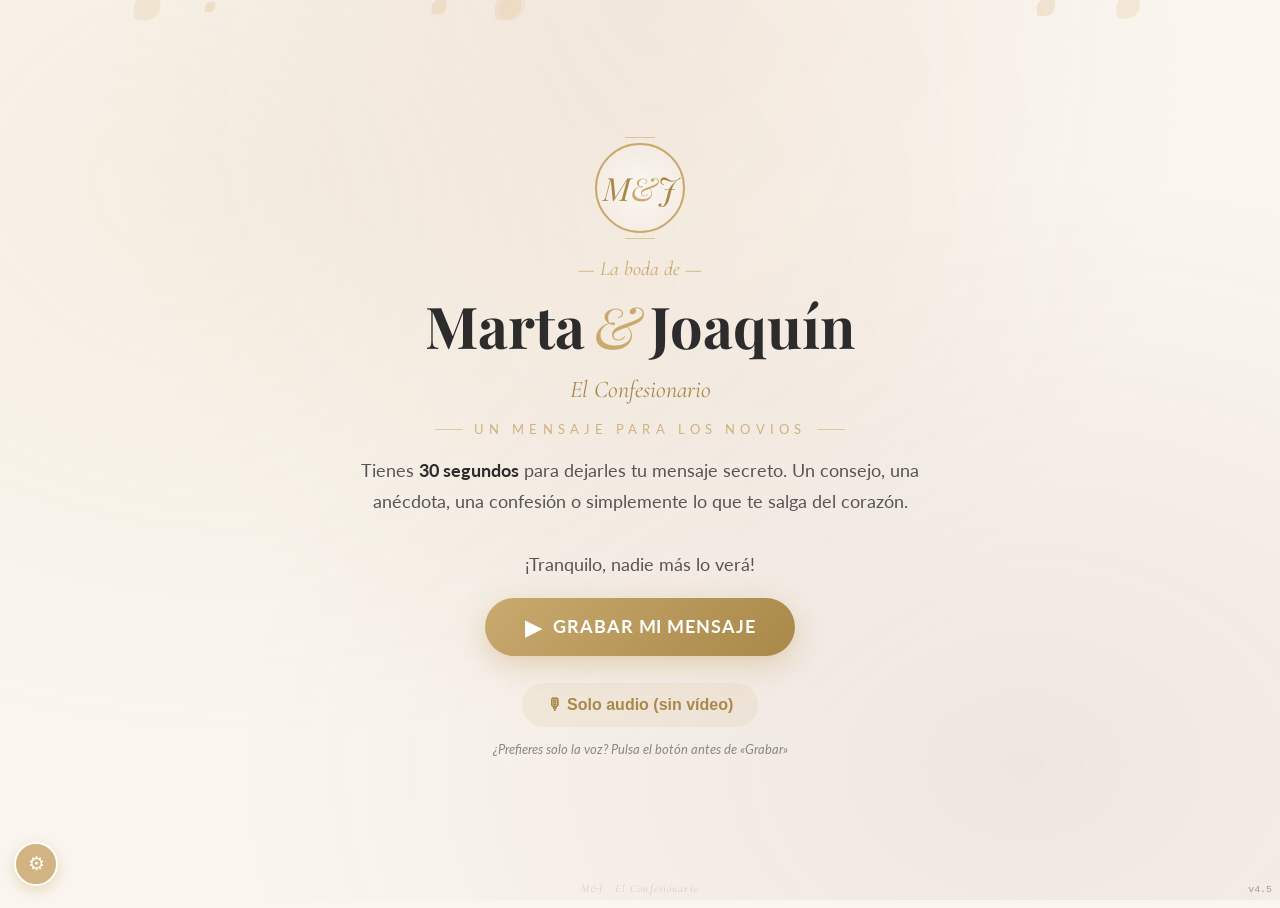
==== index.html @ 7ad333f0 "v1.5" ====
<!DOCTYPE html>
<!-- Confesionario M&J · v4.5 -->
<html lang="es">
<head>
<meta charset="UTF-8">
<meta name="viewport" content="width=device-width, initial-scale=1.0, user-scalable=no, viewport-fit=cover">
<title>El Confesionario · Marta & Joaquín</title>
<link rel="manifest" href="manifest.json">
<link rel="stylesheet" href="styles.css">
<meta name="theme-color" content="#2c2c2c">
<meta name="mobile-web-app-capable" content="yes">
<meta name="apple-mobile-web-app-capable" content="yes">
<meta name="apple-mobile-web-app-status-bar-style" content="black-translucent">
<meta name="apple-mobile-web-app-title" content="Confesionario M&J">
<link rel="apple-touch-icon" href="appletouchicon.png">
<meta name="description" content="El Confesionario de la boda de Marta & Joaquín.">
</head>
<body>

<div class="bg-layer" id="bg-layer" aria-hidden="true"></div>
<div class="kiosk-badge" id="kiosk-badge">Modo Kiosco</div>

<section class="screen active" id="welcome" aria-label="Bienvenida">
  <div class="monogram">M<span style="color:var(--gold);">&</span>J</div>
  <p class="welcome-kicker">— La boda de —</p>
  <h1 class="welcome-title">Marta<span class="amp">&</span>Joaquín</h1>
  <p class="welcome-sub">El Confesionario</p>
  <div class="divider-sm">Un mensaje para los novios</div>
  <p class="welcome-text">
    Tienes <strong><span id="wl-duration">30</span> segundos</strong> para dejarles
    tu mensaje secreto. Un consejo, una anécdota, una confesión
    o simplemente lo que te salga del corazón.
    <br><br>
    ¡Tranquilo, nadie más lo verá!
  </p>
  <div class="name-wrap hidden" id="name-wrap">
    <span class="name-label">¿Cómo te llamas? (opcional)</span>
    <input type="text" class="name-input" id="guest-name" placeholder="Tu nombre…" maxlength="40" autocomplete="off">
  </div>
  <button class="btn btn-primary" onclick="beginFlow()"><span style="font-size:1.3rem">▶</span> Grabar mi mensaje</button>
  <div class="btn-row" style="margin-top:0.6rem;">
    <button class="audio-toggle" id="audio-only-toggle" onclick="toggleAudioOnly()" aria-pressed="false" style="padding:0.75rem 1.5rem;font-size:1rem;">🎙 Solo audio (sin vídeo)</button>
  </div>
  <p class="audio-hint">¿Prefieres solo la voz? Pulsa el botón antes de «Grabar»</p>
</section>

<section class="screen" id="permission" aria-label="Permisos">
  <div class="perm-icon">🎥</div>
  <h2 class="perm-title">Necesitamos tu cámara y micrófono</h2>
  <p class="perm-text">Para que puedas grabar tu mensaje, el navegador te pedirá permiso para usar la cámara y el micrófono. ¡Prometemos que solo lo usamos aquí!</p>
  <div class="error-banner hidden" id="perm-error"></div>
  <div class="btn-row">
    <button class="btn btn-primary" onclick="requestPermissionAndContinue()">Continuar</button>
    <button class="btn btn-ghost" onclick="goScreen('welcome')">Volver</button>
  </div>
</section>

<section class="screen" id="prompt" aria-label="Sugerencias">
  <p class="welcome-kicker">Una sugerencia, por si la quieres…</p>
  <div class="prompt-card">
    <div class="prompt-text" id="prompt-text">…</div>
    <div class="prompt-nav">
      <span class="prompt-dot on"></span><span class="prompt-dot"></span>
      <span class="prompt-dot"></span><span class="prompt-dot"></span>
    </div>
  </div>
  <button class="btn btn-outline" onclick="nextPrompt()" style="margin-top:0.2rem;">↻ Otra sugerencia</button>
  <div class="heart-divider">
    <span class="heart-divider-line"></span>
    <span class="heart-divider-text">o</span>
    <span class="heart-divider-line"></span>
  </div>
  <button class="btn btn-heart" onclick="startCountdown()">
    <span style="font-size:1.3rem;">❤</span>
    Habla desde el corazón
  </button>
  <p class="heart-subhint">Cuéntales lo que te salga, sin guiones</p>
</section>

<section class="screen" id="countdown" aria-label="Cuenta atrás">
  <div class="count-ring-wrap">
    <div class="count-ring"></div>
    <div class="count-ring-active"></div>
    <div class="countdown-number" id="countdown-num">3</div>
  </div>
  <p class="countdown-label" id="countdown-label">Prepárate…</p>
</section>

<section class="screen" id="recording" aria-label="Grabación">
  <div class="video-container">
    <video id="preview-video" autoplay playsinline muted></video>
    <div class="audio-visualizer" id="audio-visualizer">
      <div class="av-circle">🎙<div class="av-pulse" id="av-pulse"></div></div>
      <div class="av-text">Estamos escuchando…</div>
    </div>
    <div class="recording-overlay">
      <div class="recording-top">
        <div class="rec-indicator"><div class="rec-dot"></div>REC</div>
        <div id="audio-mode-indicator" class="audio-mode-pill hidden">🎙 Solo audio</div>
        <div class="timer-display" id="timer">0:30</div>
      </div>
      <div class="recording-bottom" id="recording-bottom" onclick="stopRecording(event)" ontouchend="stopRecording(event)" style="cursor:pointer;">
        <div class="progress-bar-container"><div class="progress-bar" id="progress-bar"></div></div>
        <p class="recording-hint">Toca aquí para <b style="color:white;font-style:normal;">Terminar</b></p>
        <button type="button" class="btn btn-stop" id="btn-stop" onclick="stopRecording(event)">■&nbsp; Terminar</button>
        <p class="recording-hint" style="font-size:0.78rem;opacity:0.6;margin-top:0.3rem;">(o toca cualquier parte de esta zona)</p>
      </div>
      <div id="recording-log" class="recording-log"></div>
    </div>
    <div class="mic-meter" id="mic-meter" aria-hidden="true"><div class="mic-meter-fill" id="mic-meter-fill" style="height:0%"></div></div>
  </div>
</section>

<section class="screen" id="preview-screen" aria-label="Vista previa">
  <div class="preview-container">
    <div id="preview-video-container" style="width:100%;height:100%;display:flex;align-items:center;justify-content:center;">
      <video id="playback-video" controls playsinline></video>
    </div>
    <div id="preview-audio-container" class="preview-audio-container hidden">
      <div class="pa-icon">🎙</div>
      <div class="pa-hint">Tu mensaje de audio</div>
      <audio id="playback-audio" controls></audio>
    </div>
    <div class="preview-overlay">
      <div class="preview-top"><div class="preview-pill">Vista previa · ¿todo bien?</div></div>
      <div class="preview-bottom">
        <p class="recording-hint">Si te gusta, pulsa «Guardar». Si no, repite la grabación</p>
        <div class="btn-row">
          <button class="btn btn-outline" onclick="rerecord()">↻ Repetir</button>
          <button class="btn btn-primary" onclick="confirmSave()">✓ Guardar</button>
        </div>
      </div>
    </div>
  </div>
</section>

<section class="screen" id="saving" aria-label="Guardando">
  <div class="saving-spinner"></div>
  <div class="saving-text" id="saving-text">Procesando tu mensaje…</div>
  <p class="saving-sub" id="saving-sub">Un momento, estamos guardándolo con cariño.</p>
  <div class="saving-progress"><div class="saving-progress-fill" id="saving-progress-fill"></div></div>
</section>

<section class="screen" id="done" aria-label="Guardado">
  <div class="done-decor-top">✦ &nbsp; ✧ &nbsp; ✦</div>
  <div class="done-heart-wrap">
    <div class="done-heart-ring"></div>
    <div class="done-heart-ring-2"></div>
    <div class="done-heart">❤</div>
    <div class="done-heart-sparkle done-heart-sparkle-1">✦</div>
    <div class="done-heart-sparkle done-heart-sparkle-2">✧</div>
    <div class="done-heart-sparkle done-heart-sparkle-3">✦</div>
  </div>
  <h2 class="done-title">Tu mensaje ya forma parte<br>de nuestra historia</h2>
  <p class="done-subtitle" id="done-subtitle">¡Gracias de corazón!</p>
  <div class="done-ornament">
    <span class="done-line"></span>
    <span class="done-diamond">◆</span>
    <span class="done-line"></span>
  </div>
  <p class="done-secret" id="done-secret">Tu secreto viaja ahora con nosotros…<br>y llegará a Marta y Joaquín<br>en el momento más especial.</p>
  <div class="done-seal">
    <div class="done-seal-inner">
      <div class="done-seal-mono" id="done-monogram">M<span class="seal-amp">&</span>J</div>
    </div>
    <div class="done-signature-date" id="done-signature-date"></div>
  </div>
  <div class="btn-row">
    <button class="btn btn-primary" onclick="resetToWelcome()">Siguiente invitado →</button>
  </div>
  <div class="done-auto-wrap">
    <div class="done-auto-ring" id="done-auto-ring"></div>
    <p class="done-auto" id="done-auto"></p>
  </div>
  <p class="done-counter" id="msg-counter" style="display:none;"></p>
</section>

<section class="screen" id="gallery" aria-label="Galería">
  <div class="gallery-header">
    <div>
      <div class="gallery-title">Confesiones guardadas</div>
      <small id="gallery-sub">Solo los novios deberían ver esto</small>
    </div>
    <button class="icon-btn" onclick="closeGallery()" aria-label="Cerrar">✕</button>
  </div>
  <div class="gallery-toolbar">
    <button class="tool-btn primary" onclick="exportAllZip()" id="export-zip-btn">⬇ Exportar todo (ZIP)</button>
    <button class="tool-btn" onclick="toggleSelectMode()" id="select-toggle">Seleccionar</button>
    <button class="tool-btn" onclick="downloadSelected()" id="dl-selected" disabled>⬇ Descargar</button>
    <button class="tool-btn danger" onclick="deleteSelected()" id="del-selected" disabled>🗑 Borrar</button>
    <button class="tool-btn danger" onclick="clearAll()">⚠ Borrar todo</button>
  </div>
  <div class="gallery-list" id="gallery-list"></div>
</section>

<div class="player-modal" id="player-modal">
  <div class="player-top">
    <div class="player-title" id="player-title">—</div>
    <button class="icon-btn" onclick="closePlayer()" aria-label="Cerrar">✕</button>
  </div>
  <div class="player-body" id="player-body"></div>
  <div class="player-actions">
    <button class="btn btn-outline" onclick="downloadCurrentPlaying()">⬇ Descargar</button>
    <button class="btn btn-wine" onclick="deleteCurrentPlaying()">🗑 Borrar</button>
  </div>
</div>

<button class="settings-btn" id="settings-toggle" onclick="settingsTap()" aria-label="Ajustes">⚙</button>

<div class="overlay" id="pin-overlay" aria-label="Introducir PIN">
  <div class="card pin-wrap">
    <h3>🔒 PIN de ajustes</h3>
    <p style="color:#666;font-size:0.9rem;margin-bottom:0.4rem;">Introduce el código de 4 dígitos para acceder a los ajustes.</p>
    <div class="pin-display" id="pin-display">
      <div class="pin-dot"></div><div class="pin-dot"></div>
      <div class="pin-dot"></div><div class="pin-dot"></div>
    </div>
    <div class="pin-pad" id="pin-pad">
      <button class="pin-key" data-k="1">1</button>
      <button class="pin-key" data-k="2">2</button>
      <button class="pin-key" data-k="3">3</button>
      <button class="pin-key" data-k="4">4</button>
      <button class="pin-key" data-k="5">5</button>
      <button class="pin-key" data-k="6">6</button>
      <button class="pin-key" data-k="7">7</button>
      <button class="pin-key" data-k="8">8</button>
      <button class="pin-key" data-k="9">9</button>
      <button class="pin-key fn" data-k="cancel">✕</button>
      <button class="pin-key" data-k="0">0</button>
      <button class="pin-key fn" data-k="back">←</button>
    </div>
  </div>
</div>

<div class="overlay" id="settings-panel" aria-label="Ajustes">
  <div class="card">
    <h3>⚙ Ajustes</h3>
    <h4>Grabación</h4>
    <div class="setting-row"><label>Duración máxima <span class="hint">Entre 10 y 120 segundos</span></label><input type="number" id="setting-duration" value="30" min="10" max="120"></div>
    <div class="setting-row"><label>Cámara por defecto</label><select id="setting-camera"><option value="user">Frontal</option><option value="environment">Trasera</option></select></div>
    <div class="setting-row"><label>Efecto espejo (frontal) <span class="hint">Voltea la vista previa durante la grabación</span></label><label class="switch"><input type="checkbox" id="setting-mirror" checked><span class="slider"></span></label></div>
    <div class="setting-row"><label>Convertir a MP4 <span class="hint">Desactiva si notas lentitud</span></label><label class="switch"><input type="checkbox" id="setting-mp4" checked><span class="slider"></span></label></div>
    <h4>Flujo del invitado</h4>
    <div class="setting-row"><label>Mostrar sugerencia <span class="hint">Pregunta guiada antes de grabar</span></label><label class="switch"><input type="checkbox" id="setting-prompt" checked><span class="slider"></span></label></div>
    <div class="setting-row"><label>Preguntar nombre <span class="hint">Campo opcional en la bienvenida</span></label><label class="switch"><input type="checkbox" id="setting-askname"><span class="slider"></span></label></div>
    <div class="setting-row"><label>Vista previa antes de guardar <span class="hint">Mostrar la grabación para aprobar o repetir</span></label><label class="switch"><input type="checkbox" id="setting-preview"><span class="slider"></span></label></div>
    <h4>Tras guardar</h4>
    <div class="setting-row"><label>Volver al inicio automáticamente <span class="hint">Tras guardar, volver solo a la bienvenida</span></label><label class="switch"><input type="checkbox" id="setting-autoreset" checked><span class="slider"></span></label></div>
    <div class="setting-row"><label>Segundos antes de volver <span class="hint">Entre 5 y 300</span></label><input type="number" id="setting-autoresetsecs" value="15" min="5" max="300"></div>
    <h4>El día de la boda</h4>
    <div class="setting-row"><label>Modo kiosco <span class="hint">Bloquea salida del navegador y reinicia si hay inactividad. Actívalo solo el día del evento.</span></label><label class="switch"><input type="checkbox" id="setting-kiosk"><span class="slider"></span></label></div>
    <div class="setting-row"><label>Guardar en galería de la tablet <span class="hint">Auto-descarga a carpeta Descargas (Android la indexa)</span></label><label class="switch"><input type="checkbox" id="setting-savegallery" checked><span class="slider"></span></label></div>
    <div class="setting-row"><label>PIN de ajustes <span class="hint">4 dígitos · por defecto 2004</span></label><input type="text" id="setting-pin" maxlength="4" pattern="[0-9]*" inputmode="numeric" style="letter-spacing:0.4em;"></div>
    <h4>Personalización</h4>
    <div class="setting-row"><label>Nombres de los novios</label><input type="text" id="setting-names" maxlength="60" style="width:180px;"></div>
    <h4>Gestión</h4>
    <div class="setting-row"><label>Mensajes guardados</label><span id="setting-count" style="font-weight:700;color:var(--gold-dark);">0</span></div>
    <div class="setting-row"><label>Ver galería de mensajes</label><button class="tool-btn primary" onclick="closeSettings(); openGallery();">🎞 Abrir</button></div>
    <button class="card-close" onclick="saveAndClose()">Guardar y cerrar</button>
  </div>
</div>

<div class="watermark">M&J · El Confesionario</div>
<div class="toast" id="toast"></div>
<div class="version-tag">v4.5</div>

<script src="app.js"></script>
</body>
</html>
---- styles.css ----
@import url('https://fonts.googleapis.com/css2?family=Playfair+Display:ital,wght@0,400;0,600;0,700;1,400;1,600&family=Cormorant+Garamond:ital,wght@0,400;0,500;1,400&family=Lato:wght@300;400;700&display=swap');

* { margin: 0; padding: 0; box-sizing: border-box; }

:root {
  --gold: #c9a96e; --gold-light: #e8d5a8; --gold-dark: #a88949;
  --cream: #faf6ef; --cream-2: #f3ecdf;
  --dark: #2c2c2c; --blush: #f0e0d6; --blush-2: #e9cbb9;
  --wine: #722f37; --wine-light: #a0525b; --sage: #9fb39e;
  --radius: 18px; --radius-lg: 28px;
  --shadow-soft: 0 6px 24px rgba(44,44,44,0.08);
  --shadow-mid: 0 14px 40px rgba(44,44,44,0.18);
  --shadow-deep: 0 20px 60px rgba(0,0,0,0.3);
  --safe-top: env(safe-area-inset-top);
  --safe-bot: env(safe-area-inset-bottom);
}

html, body { height: 100%; }
body {
  font-family: 'Lato', sans-serif; background: var(--cream); color: var(--dark);
  height: 100dvh; width: 100vw; overflow: hidden;
  touch-action: manipulation;
  -webkit-user-select: none; user-select: none;
  -webkit-tap-highlight-color: transparent;
  overscroll-behavior: none;
}
input, textarea { -webkit-user-select: text; user-select: text; }

.bg-layer { position: fixed; inset: 0; z-index: 0; pointer-events: none; overflow: hidden; }
.bg-layer::before {
  content: ''; position: absolute; inset: 0;
  background:
    radial-gradient(ellipse at 20% 20%, rgba(201,169,110,0.10) 0%, transparent 55%),
    radial-gradient(ellipse at 80% 85%, rgba(114,47,55,0.08) 0%, transparent 55%),
    radial-gradient(ellipse at 50% 0%, rgba(240,224,214,0.55) 0%, transparent 60%);
}
.petal {
  position: absolute; width: 14px; height: 14px;
  border-radius: 55% 20% 55% 20%;
  background: linear-gradient(135deg, var(--blush-2), var(--gold-light));
  opacity: 0.45; animation: float linear infinite; filter: blur(0.3px);
}
@keyframes float {
  0%{transform:translateY(-20vh) translateX(0) rotate(0deg);opacity:0}
  10%{opacity:0.45}
  50%{transform:translateY(55vh) translateX(25px) rotate(180deg)}
  100%{transform:translateY(115vh) translateX(-20px) rotate(360deg);opacity:0}
}

/* === PANTALLAS ===
   FIX CRÍTICO: Las pantallas inactivas usan visibility:hidden para
   evitar que capturen clicks accidentalmente. Sin esto, elementos
   como .recording-bottom o #btn-stop::before capturaban taps de
   otras pantallas y los botones parecían tener un "cuadrado" donde
   no respondían.
*/
.screen {
  position: absolute; inset: 0;
  display: flex; flex-direction: column; align-items: center; justify-content: center;
  padding: calc(2rem + var(--safe-top)) 1.5rem calc(2rem + var(--safe-bot));
  z-index: 1; opacity: 0; pointer-events: none;
  visibility: hidden;
  transition: opacity 0.45s ease, transform 0.45s ease, visibility 0s linear 0.45s;
  transform: translateY(8px);
}
.screen.active {
  opacity: 1; pointer-events: auto; transform: translateY(0);
  visibility: visible;
  transition: opacity 0.45s ease, transform 0.45s ease, visibility 0s linear 0s;
}

#welcome { gap: 1.1rem; text-align: center; }
.monogram {
  width: 90px; height: 90px; border-radius: 50%;
  border: 2px solid var(--gold);
  display: flex; align-items: center; justify-content: center;
  font-family: 'Playfair Display', serif; font-size: 2rem;
  color: var(--gold-dark); font-style: italic;
  position: relative; margin-bottom: 0.4rem;
  background: radial-gradient(circle, rgba(255,255,255,0.6), transparent);
}
.monogram::before, .monogram::after {
  content: ''; position: absolute; left: 50%; transform: translateX(-50%);
  width: 30px; height: 1px; background: var(--gold); opacity: 0.6;
}
.monogram::before { top: -8px; } .monogram::after { bottom: -8px; }
.divider-sm {
  display: flex; align-items: center; gap: 0.7rem;
  color: var(--gold); font-size: 0.8rem;
  letter-spacing: 0.4em; text-transform: uppercase; opacity: 0.85;
}
.divider-sm::before, .divider-sm::after { content: ''; width: 28px; height: 1px; background: var(--gold); opacity: 0.6; }
.welcome-kicker {
  font-family: 'Cormorant Garamond', serif; font-style: italic;
  color: var(--gold); font-size: clamp(1rem, 2.2vw, 1.25rem);
  margin-bottom: -0.3rem;
}
.welcome-title {
  font-family: 'Playfair Display', serif;
  font-size: clamp(2.4rem, 7vw, 3.6rem);
  font-weight: 700; color: var(--dark); line-height: 1.1;
}
.welcome-title .amp { color: var(--gold); font-weight: 400; font-style: italic; margin: 0 0.15em; }
.welcome-sub {
  font-family: 'Cormorant Garamond', serif; font-style: italic;
  font-size: clamp(1.1rem, 2.6vw, 1.5rem); color: var(--gold-dark);
}
.welcome-text {
  font-size: clamp(1rem, 2vw, 1.15rem); line-height: 1.7;
  color: #555; max-width: 560px; margin: 0 auto;
}
.welcome-text strong { color: var(--dark); font-weight: 700; }

.btn {
  display: inline-flex; align-items: center; justify-content: center;
  gap: 0.75rem; padding: 1rem 2.5rem; border: none; border-radius: 50px;
  font-family: 'Lato', sans-serif; font-size: 1.1rem; font-weight: 700;
  letter-spacing: 0.05em; text-transform: uppercase; cursor: pointer;
  transition: transform 0.2s, box-shadow 0.3s, background 0.3s;
  -webkit-tap-highlight-color: transparent; min-height: 54px;
}
.btn:active { transform: scale(0.97); }
.btn-primary {
  background: linear-gradient(135deg, var(--gold), var(--gold-dark));
  color: white; box-shadow: 0 8px 28px rgba(201,169,110,0.45);
}
.btn-primary:active { box-shadow: 0 3px 14px rgba(201,169,110,0.35); }
.btn-stop {
  background: linear-gradient(135deg, var(--wine), #5a242b); color: white;
  box-shadow: 0 8px 28px rgba(114,47,55,0.45);
  padding: 1.15rem 3rem; font-size: 1.2rem;
}
.btn-outline {
  background: rgba(255,255,255,0.4); color: var(--gold-dark);
  border: 1.5px solid var(--gold); backdrop-filter: blur(6px);
}
.btn-outline:active { background: var(--gold); color: white; }
.btn-ghost {
  background: transparent; color: #777;
  padding: 0.6rem 1.2rem; font-size: 0.9rem; letter-spacing: 0.04em; min-height: auto;
}
.btn-ghost:active { color: var(--dark); }
.btn-wine {
  background: linear-gradient(135deg, var(--wine-light), var(--wine));
  color: white; box-shadow: 0 6px 24px rgba(114,47,55,0.35);
}
.btn-row { display: flex; gap: 0.8rem; flex-wrap: wrap; justify-content: center; }

.audio-toggle {
  display: inline-flex; align-items: center; gap: 0.6rem;
  padding: 0.55rem 1.1rem; border-radius: 50px;
  background: rgba(201,169,110,0.12); color: var(--gold-dark);
  font-size: 0.9rem; font-weight: 600;
  cursor: pointer; border: 1px solid transparent; transition: all 0.25s;
}
.audio-toggle.active { background: var(--wine); color: white; border-color: var(--wine); }

.name-wrap {
  display: flex; flex-direction: column; gap: 0.3rem; align-items: center;
  width: 100%; max-width: 340px; margin-top: 0.2rem;
}
.name-label { font-size: 0.82rem; color: #999; letter-spacing: 0.1em; text-transform: uppercase; }
.name-input {
  font-family: 'Cormorant Garamond', serif; font-size: 1.3rem;
  text-align: center; border: none;
  border-bottom: 1.5px solid var(--gold-light);
  background: transparent; color: var(--dark);
  padding: 0.4rem 0.6rem; width: 100%; outline: none;
  transition: border-color 0.3s;
}
.name-input:focus { border-bottom-color: var(--gold); }
.name-input::placeholder { color: #c5c5c5; font-style: italic; }

#permission { gap: 1.3rem; text-align: center; }
.perm-icon {
  width: 92px; height: 92px; border-radius: 50%;
  background: linear-gradient(135deg, var(--gold-light), var(--blush));
  display: flex; align-items: center; justify-content: center;
  font-size: 2.4rem; box-shadow: var(--shadow-mid);
}
.perm-title { font-family: 'Playfair Display', serif; font-size: clamp(1.5rem, 4vw, 2rem); color: var(--dark); }
.perm-text { color: #555; line-height: 1.6; max-width: 440px; font-size: 1rem; }

#prompt { gap: 1rem; text-align: center; background: linear-gradient(160deg, var(--cream) 0%, var(--blush) 100%); }
.prompt-card {
  background: rgba(255,255,255,0.75); backdrop-filter: blur(10px);
  border: 1px solid var(--gold-light); border-radius: var(--radius-lg);
  padding: 1.6rem 1.4rem; max-width: 460px;
  box-shadow: var(--shadow-mid); position: relative;
}
.prompt-card::before {
  content: '\201C'; position: absolute; top: -18px; left: 18px;
  font-family: 'Playfair Display', serif; font-size: 4.2rem;
  color: var(--gold); line-height: 1; opacity: 0.6;
}
.prompt-text {
  font-family: 'Playfair Display', serif; font-style: italic;
  font-size: clamp(1.15rem, 3vw, 1.5rem);
  color: var(--dark); line-height: 1.4; min-height: 2.6em;
}
.prompt-nav { display: flex; justify-content: center; gap: 0.8rem; margin-top: 1rem; }
.prompt-dot { width: 7px; height: 7px; border-radius: 50%; background: var(--gold-light); transition: all 0.25s; }
.prompt-dot.on { background: var(--gold-dark); transform: scale(1.3); }

.heart-divider {
  display: flex; align-items: center; gap: 1rem;
  margin: 0.5rem 0; width: 100%; max-width: 340px;
  color: var(--gold-dark); opacity: 0.7;
}
.heart-divider-line { flex: 1; height: 1px; background: var(--gold); opacity: 0.5; }
.heart-divider-text {
  font-family: 'Cormorant Garamond', serif; font-style: italic;
  font-size: 1.05rem; letter-spacing: 0.1em;
}
.btn-heart {
  display: inline-flex; align-items: center; justify-content: center;
  gap: 0.7rem;
  padding: 1.2rem 2.8rem; min-height: 64px;
  border: none; border-radius: 50px;
  background: linear-gradient(135deg, #c94d63 0%, var(--wine) 100%);
  color: white;
  font-family: 'Playfair Display', serif;
  font-size: 1.3rem; font-weight: 600;
  letter-spacing: 0.02em;
  cursor: pointer;
  box-shadow: 0 12px 32px rgba(114,47,55,0.45), inset 0 1px 0 rgba(255,255,255,0.2);
  transition: transform 0.2s, box-shadow 0.3s;
  animation: heart-glow 2.4s ease-in-out infinite;
}
.btn-heart:active { transform: scale(0.97); box-shadow: 0 4px 14px rgba(114,47,55,0.35); }
@keyframes heart-glow {
  0%,100% { box-shadow: 0 12px 32px rgba(114,47,55,0.45), inset 0 1px 0 rgba(255,255,255,0.2); }
  50%     { box-shadow: 0 14px 42px rgba(201,77,99,0.55), inset 0 1px 0 rgba(255,255,255,0.3); }
}
.heart-subhint {
  font-family: 'Cormorant Garamond', serif; font-style: italic;
  color: #888; font-size: 0.95rem; margin-top: 0.4rem;
  text-align: center; max-width: 320px;
}

#countdown { background: rgba(26,26,26,0.97); }
.count-ring-wrap {
  position: relative; width: 280px; height: 280px;
  display: flex; align-items: center; justify-content: center;
}
.count-ring { position: absolute; inset: 0; border-radius: 50%; border: 2px solid rgba(201,169,110,0.25); }
.count-ring-active {
  position: absolute; inset: 0; border-radius: 50%;
  border: 3px solid var(--gold);
  animation: ring-pulse 1s ease-out infinite;
}
@keyframes ring-pulse {
  0%{transform:scale(0.85);opacity:0.8}
  100%{transform:scale(1.15);opacity:0}
}
.countdown-number {
  font-family: 'Playfair Display', serif;
  font-size: clamp(8rem, 25vw, 12rem); font-weight: 700;
  color: var(--gold);
  text-shadow: 0 0 60px rgba(201,169,110,0.4);
  animation: pulse-in 0.8s ease-out; line-height: 1;
}
.countdown-number.go { font-size: clamp(5rem, 15vw, 7rem); color: var(--wine-light); }
.countdown-label {
  font-family: 'Cormorant Garamond', serif; font-style: italic;
  font-size: 1.3rem; color: rgba(255,255,255,0.7);
  letter-spacing: 0.2em; text-transform: uppercase; margin-top: 1.5rem;
}
@keyframes pulse-in {
  0%{transform:scale(0.3);opacity:0}
  50%{transform:scale(1.15)}
  100%{transform:scale(1);opacity:1}
}

#recording { background: #0f0f0f; padding: 0; }
.video-container { position: relative; width: 100%; height: 100%; display: flex; align-items: center; justify-content: center; }
#preview-video { width: 100%; height: 100%; object-fit: cover; background: #0f0f0f; }
#preview-video.mirror { transform: scaleX(-1); }

.audio-visualizer {
  position: absolute; inset: 0; display: none;
  flex-direction: column; align-items: center; justify-content: center;
  background: linear-gradient(160deg, #1a1a1a 0%, #2c1e21 100%);
  color: white; gap: 1.5rem;
}
.audio-visualizer.show { display: flex; }
.av-circle {
  width: 200px; height: 200px; border-radius: 50%;
  background: radial-gradient(circle, var(--wine) 0%, rgba(114,47,55,0.2) 70%);
  display: flex; align-items: center; justify-content: center;
  font-size: 4rem; position: relative;
}
.av-pulse { position: absolute; inset: 0; border-radius: 50%; border: 2px solid var(--gold); opacity: 0; }
.av-text { font-family: 'Cormorant Garamond', serif; font-style: italic; font-size: 1.1rem; opacity: 0.8; letter-spacing: 0.1em; }

.recording-overlay {
  position: absolute; inset: 0;
  display: flex; flex-direction: column; justify-content: space-between;
  padding: calc(1.2rem + var(--safe-top)) 1.2rem calc(4rem + var(--safe-bot));
  pointer-events: none;
  background: linear-gradient(to bottom, rgba(0,0,0,0.55) 0%, transparent 22%, transparent 65%, rgba(0,0,0,0.75) 100%);
}
.recording-top { display: flex; justify-content: space-between; align-items: flex-start; gap: 0.8rem; }
.rec-indicator {
  display: flex; align-items: center; gap: 0.6rem;
  background: rgba(200,30,30,0.88);
  padding: 0.45rem 1.1rem; border-radius: 30px;
  color: white; font-weight: 700; font-size: 0.95rem;
  letter-spacing: 0.1em; backdrop-filter: blur(4px);
}
.rec-dot { width: 10px; height: 10px; border-radius: 50%; background: white; animation: blink 1s infinite; }
@keyframes blink { 0%,100%{opacity:1} 50%{opacity:0.2} }
.timer-display {
  font-family: 'Lato', sans-serif; font-size: 1.6rem; font-weight: 700;
  color: white; background: rgba(0,0,0,0.55);
  padding: 0.4rem 1.3rem; border-radius: 30px;
  letter-spacing: 0.1em; min-width: 95px; text-align: center;
  backdrop-filter: blur(4px);
}
.timer-display.warning { color: #ff6b6b; }
.mic-meter {
  position: absolute;
  top: calc(1.2rem + var(--safe-top) + 54px); right: 1.2rem;
  width: 6px; height: 70px;
  background: rgba(255,255,255,0.15); border-radius: 3px;
  overflow: hidden; display: flex; align-items: flex-end;
}
.mic-meter-fill {
  width: 100%;
  background: linear-gradient(0deg, var(--sage), var(--gold), var(--wine-light));
  transition: height 0.08s linear;
}
.progress-bar-container {
  width: 100%; height: 4px;
  background: rgba(255,255,255,0.25); border-radius: 3px;
  overflow: hidden; margin-top: 0.8rem;
}
.progress-bar {
  height: 100%; width: 0%;
  background: linear-gradient(90deg, var(--gold), var(--wine-light));
  border-radius: 3px; transition: width 0.3s linear;
}
.recording-bottom {
  display: flex; flex-direction: column; align-items: center; gap: 0.9rem;
  pointer-events: auto;
  min-height: 180px;
  padding-bottom: 0.4rem;
}
.recording-hint {
  color: rgba(255,255,255,0.85); font-size: 0.95rem; text-align: center;
  font-style: italic; font-family: 'Cormorant Garamond', serif;
}
#btn-stop {
  padding: 1.7rem 4.2rem; font-size: 1.3rem; min-height: 80px;
  box-shadow: 0 10px 35px rgba(114,47,55,0.6), 0 0 0 3px rgba(255,255,255,0.12);
  position: relative; z-index: 10;
}
#btn-stop::before {
  content: ''; position: absolute;
  top: -32px; left: -24px; right: -24px; bottom: -10px;
  pointer-events: auto;
}
#btn-stop:disabled { opacity: 0.6; }

.audio-mode-pill {
  background: rgba(114,47,55,0.92); color: white;
  padding: 0.4rem 1rem; border-radius: 30px;
  font-size: 0.82rem; font-weight: 700;
  letter-spacing: 0.1em; text-transform: uppercase;
  backdrop-filter: blur(4px);
}

#preview-screen { background: #0f0f0f; padding: 0; }
.preview-container { position: relative; width: 100%; height: 100%; display: flex; align-items: center; justify-content: center; }
#playback-video { width: 100%; height: 100%; object-fit: contain; background: #000; }
.preview-overlay {
  position: absolute; inset: 0; display: flex; flex-direction: column; justify-content: space-between;
  padding: calc(1rem + var(--safe-top)) 1rem calc(1.4rem + var(--safe-bot));
  pointer-events: none;
  background: linear-gradient(to bottom, rgba(0,0,0,0.4) 0%, transparent 18%, transparent 72%, rgba(0,0,0,0.75) 100%);
}
.preview-top { display: flex; justify-content: center; }
.preview-pill {
  background: rgba(201,169,110,0.9); color: white;
  padding: 0.4rem 1.1rem; border-radius: 30px;
  font-size: 0.9rem; font-weight: 700; letter-spacing: 0.08em;
  text-transform: uppercase; backdrop-filter: blur(4px);
}
.preview-bottom { display: flex; flex-direction: column; align-items: center; gap: 0.8rem; pointer-events: auto; }
.preview-audio-container {
  width: 100%; height: 100%; display: flex; flex-direction: column;
  align-items: center; justify-content: center; gap: 1.2rem;
  background: linear-gradient(160deg,#1a1a1a 0%,#2c1e21 100%); color: white;
}
.preview-audio-container .pa-icon { font-size: 4.5rem; }
.preview-audio-container .pa-hint {
  font-family: 'Cormorant Garamond', serif; font-style: italic;
  font-size: 1.1rem; opacity: 0.8;
}
#playback-audio { width: 85%; max-width: 420px; }

#saving { gap: 1.4rem; text-align: center; background: linear-gradient(135deg, var(--cream) 0%, var(--blush) 100%); }
.saving-spinner {
  width: 72px; height: 72px;
  border: 4px solid var(--gold-light);
  border-top-color: var(--gold-dark);
  border-radius: 50%; animation: spin 1s linear infinite;
}
@keyframes spin { to { transform: rotate(360deg); } }
.saving-text { font-family: 'Playfair Display', serif; font-size: 1.4rem; color: var(--dark); }
.saving-sub { color: #888; font-size: 0.95rem; max-width: 340px; }
.saving-progress {
  width: 80%; max-width: 300px; height: 6px;
  background: var(--gold-light); border-radius: 3px;
  overflow: hidden; margin-top: 0.5rem;
}
.saving-progress-fill {
  width: 0%; height: 100%;
  background: linear-gradient(90deg, var(--gold), var(--wine));
  transition: width 0.25s;
}

#done {
  text-align: center; gap: 0.7rem;
  background:
    radial-gradient(ellipse at top, rgba(232,213,168,0.55) 0%, transparent 60%),
    radial-gradient(ellipse at bottom, rgba(240,224,214,0.6) 0%, transparent 60%),
    linear-gradient(135deg, var(--cream) 0%, var(--blush) 55%, var(--cream-2) 100%);
  position: relative; overflow: hidden;
}
.done-decor-top {
  color: var(--gold); font-size: 1rem;
  letter-spacing: 1.2em; opacity: 0.55;
  animation: fadeInSoft 1s ease-out 0.4s both;
}
@keyframes fadeInSoft {
  from{opacity:0;transform:translateY(-8px)}
  to{opacity:0.55;transform:translateY(0)}
}
.done-heart-wrap {
  position: relative; width: 140px; height: 140px;
  display: flex; align-items: center; justify-content: center;
  margin-bottom: 0.1rem;
}
.done-heart-ring, .done-heart-ring-2 {
  position: absolute; inset: 10px; border-radius: 50%;
  border: 2px solid var(--wine-light); opacity: 0.35;
}
.done-heart-ring { animation: heart-ring-grow 2.2s ease-out infinite; }
.done-heart-ring-2 { animation: heart-ring-grow 2.2s ease-out 1.1s infinite; }
@keyframes heart-ring-grow {
  0%{transform:scale(0.75);opacity:0.55}
  100%{transform:scale(1.35);opacity:0}
}
.done-heart {
  position: relative; z-index: 2;
  font-size: 5rem; line-height: 1;
  color: transparent;
  background: radial-gradient(circle at 35% 35%, #ff9eb0 0%, #d1506b 55%, var(--wine) 100%);
  -webkit-background-clip: text; background-clip: text;
  filter: drop-shadow(0 8px 22px rgba(114,47,55,0.5));
  animation: heart-beat 1.6s ease-in-out infinite;
}
@keyframes heart-beat {
  0%,100%{transform:scale(1)}
  20%{transform:scale(1.12)}
  40%{transform:scale(1)}
  60%{transform:scale(1.08)}
}
.done-heart-sparkle {
  position: absolute; color: var(--gold);
  font-size: 1.1rem; opacity: 0;
  animation: sparkle-float 3s ease-in-out infinite;
}
.done-heart-sparkle-1 { top: 8%; right: 10%; animation-delay: 0s; }
.done-heart-sparkle-2 { bottom: 12%; left: 6%; animation-delay: 1s; font-size: 0.85rem; }
.done-heart-sparkle-3 { top: 45%; right: -4%; animation-delay: 2s; font-size: 0.95rem; }
@keyframes sparkle-float {
  0%,100%{opacity:0;transform:translateY(0) rotate(0deg)}
  30%{opacity:0.9}
  60%{opacity:0.9}
  100%{opacity:0;transform:translateY(-12px) rotate(90deg)}
}
.done-title {
  font-family: 'Playfair Display', serif;
  font-size: clamp(1.7rem, 4.5vw, 2.4rem);
  font-weight: 700; color: var(--dark); line-height: 1.2;
  margin-top: 0.3rem;
}
.done-subtitle {
  font-family: 'Cormorant Garamond', serif; font-style: italic;
  font-size: clamp(1.25rem, 3vw, 1.7rem);
  color: var(--gold-dark); margin-top: -0.3rem;
}
.done-ornament {
  display: flex; align-items: center; justify-content: center;
  gap: 0.9rem; margin: 0.35rem 0 0.1rem; opacity: 0.75;
}
.done-line { flex: 0 0 70px; height: 1px; background: var(--gold); }
.done-diamond { color: var(--gold); font-size: 0.75rem; }
.done-secret {
  font-family: 'Cormorant Garamond', serif; font-style: italic;
  font-size: clamp(1.1rem, 2.6vw, 1.4rem);
  color: var(--wine); max-width: 560px; line-height: 1.55;
  padding: 0.4rem 1.5rem;
}
.done-seal {
  display: flex; flex-direction: column; align-items: center;
  gap: 0.5rem; margin-top: 0.3rem;
}
.done-seal-inner {
  width: 72px; height: 72px; border-radius: 50%;
  background: radial-gradient(circle at 30% 30%, #8a3742 0%, var(--wine) 55%, #4a1e24 100%);
  display: flex; align-items: center; justify-content: center;
  box-shadow:
    inset 0 2px 6px rgba(255,255,255,0.15),
    inset 0 -2px 6px rgba(0,0,0,0.3),
    0 6px 18px rgba(74,30,36,0.4);
  position: relative;
  animation: seal-stamp 0.7s ease-out;
}
.done-seal-inner::before {
  content: ''; position: absolute; inset: 4px; border-radius: 50%;
  border: 1px dashed rgba(232,213,168,0.5);
}
@keyframes seal-stamp {
  0%{transform:scale(2);opacity:0}
  60%{transform:scale(0.95);opacity:1}
  100%{transform:scale(1);opacity:1}
}
.done-seal-mono {
  font-family: 'Playfair Display', serif; font-style: italic;
  font-size: 1.55rem; color: var(--gold-light);
  line-height: 1; letter-spacing: -0.02em;
  text-shadow: 0 1px 2px rgba(0,0,0,0.3);
}
.seal-amp { color: var(--gold); font-weight: 600; margin: 0 0.05em; }
.done-signature-date {
  font-family: 'Cormorant Garamond', serif; font-style: italic;
  font-size: 0.85rem; color: #a29887;
  letter-spacing: 0.18em; text-transform: uppercase;
}
.done-counter {
  font-size: 0.75rem; color: #b5ab99;
  margin-top: 0.4rem; letter-spacing: 0.04em;
  font-style: italic; font-family: 'Cormorant Garamond', serif;
}
.done-auto-wrap {
  margin-top: 0.5rem;
  display: flex; flex-direction: column; align-items: center; gap: 0.3rem;
}
.done-auto-ring {
  width: 28px; height: 28px; border-radius: 50%;
  border: 2px solid var(--gold-light);
  border-top-color: var(--gold);
  animation: spin 1.5s linear infinite;
  display: none;
}
.done-auto-ring.show { display: block; }
.done-auto { font-size: 0.78rem; color: #888; font-style: italic; }

.confetti {
  position: absolute; font-size: 1.3rem; opacity: 0;
  animation: falldown 2.6s ease-out forwards; pointer-events: none;
}
@keyframes falldown {
  0%{transform:translateY(-80px) rotate(0deg);opacity:0}
  10%{opacity:1}
  100%{transform:translateY(100vh) rotate(540deg);opacity:0}
}

#gallery { background: var(--cream-2); padding: 0; align-items: stretch; justify-content: flex-start; }
.gallery-header {
  background: linear-gradient(135deg, var(--dark), #3d2e2e); color: white;
  padding: calc(1rem + var(--safe-top)) 1.2rem 1rem;
  display: flex; align-items: center; justify-content: space-between;
  gap: 0.8rem; flex-shrink: 0;
}
.gallery-title { font-family: 'Playfair Display', serif; font-size: 1.3rem; font-weight: 700; }
.gallery-title small {
  display: block; font-size: 0.75rem; color: var(--gold-light);
  font-weight: 400; font-style: italic; font-family: 'Cormorant Garamond', serif;
}
.icon-btn {
  width: 42px; height: 42px; border-radius: 50%;
  border: none; background: rgba(255,255,255,0.12); color: white;
  font-size: 1.1rem; cursor: pointer;
  display: flex; align-items: center; justify-content: center;
  transition: background 0.2s;
}
.icon-btn:active { background: rgba(255,255,255,0.25); }
.gallery-toolbar {
  background: white; padding: 0.8rem 1rem;
  display: flex; gap: 0.5rem; overflow-x: auto;
  border-bottom: 1px solid #eee; flex-shrink: 0;
}
.gallery-toolbar::-webkit-scrollbar { display: none; }
.tool-btn {
  flex-shrink: 0; padding: 0.55rem 1.1rem; border-radius: 50px;
  border: 1px solid var(--gold-light); background: white;
  color: var(--gold-dark); font-size: 0.85rem; font-weight: 700;
  cursor: pointer; white-space: nowrap; transition: all 0.2s;
}
.tool-btn:active { background: var(--gold); color: white; }
.tool-btn.primary { background: var(--gold); color: white; border-color: var(--gold); }
.tool-btn.danger { border-color: #e6c2c2; color: var(--wine); }
.tool-btn.danger:active { background: var(--wine); color: white; }
.tool-btn:disabled { opacity: 0.4; pointer-events: none; }
.gallery-list {
  flex: 1; overflow-y: auto; padding: 1rem;
  display: grid;
  grid-template-columns: repeat(auto-fill, minmax(150px, 1fr));
  gap: 0.8rem; align-content: flex-start;
}
.gallery-empty {
  grid-column: 1 / -1; text-align: center; color: #888; padding: 3rem 1rem;
  font-family: 'Cormorant Garamond', serif; font-style: italic; font-size: 1.2rem;
}
.gcard {
  background: white; border-radius: var(--radius); overflow: hidden;
  box-shadow: var(--shadow-soft); position: relative; cursor: pointer;
  transition: transform 0.2s;
}
.gcard:active { transform: scale(0.97); }
.gcard-thumb { width: 100%; aspect-ratio: 3 / 4; background: #222; object-fit: cover; display: block; }
.gcard-audio {
  width: 100%; aspect-ratio: 3 / 4;
  background: linear-gradient(135deg, var(--wine) 0%, #3b1a1e 100%);
  display: flex; align-items: center; justify-content: center;
  color: var(--gold-light); font-size: 2.5rem;
}
.gcard-meta { padding: 0.55rem 0.7rem; font-size: 0.78rem; color: #555; line-height: 1.3; }
.gcard-meta b {
  display: block; color: var(--dark); font-size: 0.85rem; font-weight: 700;
  margin-bottom: 2px; white-space: nowrap; overflow: hidden; text-overflow: ellipsis;
}
.gcard-select {
  position: absolute; top: 6px; right: 6px;
  width: 24px; height: 24px; border-radius: 50%;
  background: rgba(255,255,255,0.85); border: 2px solid var(--gold);
  display: flex; align-items: center; justify-content: center;
  font-size: 0.8rem; color: var(--gold-dark); transition: all 0.2s;
}
.gcard.selected .gcard-select { background: var(--gold); color: white; }
.gcard.selected { outline: 3px solid var(--gold); outline-offset: -3px; }

.player-modal {
  position: fixed; inset: 0; background: rgba(0,0,0,0.9);
  z-index: 500; display: none; flex-direction: column;
  padding: calc(0.8rem + var(--safe-top)) 0.8rem calc(0.8rem + var(--safe-bot));
}
.player-modal.show { display: flex; }
.player-top { display: flex; justify-content: space-between; align-items: center; padding: 0.4rem 0.5rem 0.8rem; }
.player-title { color: white; font-family: 'Playfair Display', serif; font-size: 1rem; }
.player-body { flex: 1; display: flex; align-items: center; justify-content: center; overflow: hidden; }
.player-body video, .player-body audio { width: 100%; max-height: 100%; border-radius: 12px; background: black; }
.player-actions { display: flex; gap: 0.6rem; justify-content: center; padding-top: 0.8rem; flex-wrap: wrap; }

.settings-btn {
  position: fixed; bottom: calc(0.9rem + var(--safe-bot)); left: 0.9rem;
  z-index: 100;
  background: var(--gold); border: 2px solid white;
  border-radius: 50%; width: 44px; height: 44px;
  display: flex; align-items: center; justify-content: center;
  cursor: pointer; font-size: 1.2rem; color: white;
  opacity: 0.85;
  box-shadow: 0 4px 14px rgba(201,169,110,0.45);
  transition: opacity 0.3s, transform 0.3s;
}
.settings-btn:active { opacity: 1; transform: rotate(45deg); }
.settings-btn.hidden { display: none; }
.settings-btn.dark { background: rgba(255,255,255,0.15); color: white; border-color: rgba(255,255,255,0.3); }

.overlay {
  position: fixed; inset: 0; z-index: 400;
  background: rgba(0,0,0,0.72);
  display: none; align-items: center; justify-content: center; padding: 1rem;
}
.overlay.show { display: flex; }
.card {
  background: white; border-radius: var(--radius-lg);
  padding: 1.8rem 1.5rem; width: 100%; max-width: 460px;
  box-shadow: var(--shadow-deep);
  max-height: 90vh; overflow-y: auto;
}
.card h3 {
  font-family: 'Playfair Display', serif; font-size: 1.35rem;
  margin-bottom: 1.2rem; color: var(--dark);
  display: flex; align-items: center; gap: 0.5rem;
}
.card h4 {
  font-family: 'Playfair Display', serif; font-size: 0.95rem;
  color: var(--gold-dark); margin: 1.2rem 0 0.2rem;
  letter-spacing: 0.1em; text-transform: uppercase;
}
.setting-row {
  display: flex; justify-content: space-between; align-items: center;
  padding: 0.8rem 0; border-bottom: 1px solid #f0f0f0; gap: 0.8rem;
}
.setting-row:last-of-type { border-bottom: none; }
.setting-row label { font-size: 0.95rem; color: #555; flex: 1; min-width: 0; }
.setting-row .hint { display: block; font-size: 0.75rem; color: #aaa; margin-top: 2px; line-height: 1.3; }
.setting-row input[type=number], .setting-row select, .setting-row input[type=text] {
  font-family: 'Lato', sans-serif; font-size: 0.95rem;
  padding: 0.45rem 0.7rem; border: 1px solid #ddd; border-radius: 10px;
  width: 120px; text-align: center; background: white;
}
.switch { position: relative; width: 46px; height: 26px; flex-shrink: 0; }
.switch input { opacity: 0; width: 0; height: 0; }
.slider {
  position: absolute; cursor: pointer; inset: 0;
  background-color: #ddd; transition: 0.3s; border-radius: 34px;
}
.slider::before {
  position: absolute; content: ""; height: 20px; width: 20px;
  left: 3px; bottom: 3px; background-color: white;
  transition: 0.3s; border-radius: 50%;
  box-shadow: 0 1px 3px rgba(0,0,0,0.2);
}
.switch input:checked + .slider { background-color: var(--gold); }
.switch input:checked + .slider::before { transform: translateX(20px); }
.card-close {
  margin-top: 1.3rem; width: 100%; padding: 0.85rem;
  background: var(--gold); color: white; border: none;
  border-radius: 14px; font-size: 1rem; font-weight: 700;
  cursor: pointer; letter-spacing: 0.04em;
}

.pin-wrap { text-align: center; }
.pin-display { display: flex; justify-content: center; gap: 0.7rem; margin: 1rem 0 1.5rem; }
.pin-dot {
  width: 16px; height: 16px; border-radius: 50%;
  border: 2px solid var(--gold); background: transparent;
  transition: all 0.2s;
}
.pin-dot.filled { background: var(--gold); }
.pin-error .pin-dot { border-color: var(--wine); animation: shake 0.4s ease; }
@keyframes shake {
  0%,100%{transform:translateX(0)}
  25%{transform:translateX(-6px)}
  75%{transform:translateX(6px)}
}
.pin-pad { display: grid; grid-template-columns: repeat(3, 1fr); gap: 0.6rem; }
.pin-key {
  aspect-ratio: 1; max-height: 70px; border-radius: 50%;
  border: 1px solid #eee; background: white;
  font-family: 'Playfair Display', serif; font-size: 1.7rem;
  color: var(--dark); cursor: pointer; transition: all 0.15s;
}
.pin-key:active { background: var(--gold-light); transform: scale(0.95); }
.pin-key.fn { font-size: 1rem; font-family: 'Lato', sans-serif; color: var(--wine); font-weight: 700; }

.toast {
  position: fixed; left: 50%;
  bottom: calc(1.2rem + var(--safe-bot));
  transform: translateX(-50%) translateY(100px);
  background: var(--dark); color: white;
  padding: 0.8rem 1.3rem; border-radius: 30px;
  font-size: 0.9rem; box-shadow: var(--shadow-mid);
  z-index: 600; opacity: 0;
  transition: all 0.35s cubic-bezier(0.2,0.9,0.3,1.3);
  pointer-events: none; max-width: 90vw; text-align: center;
}
.toast.show { transform: translateX(-50%) translateY(0); opacity: 1; }
.toast.success { background: #2d6a4f; }
.toast.error { background: var(--wine); }

.watermark {
  position: fixed; bottom: calc(0.3rem + var(--safe-bot));
  left: 50%; transform: translateX(-50%);
  font-size: 0.7rem; color: rgba(0,0,0,0.15);
  z-index: 0; pointer-events: none;
  font-family: 'Cormorant Garamond', serif;
  font-style: italic; letter-spacing: 0.1em;
}
.kiosk-badge {
  position: fixed; top: calc(0.5rem + var(--safe-top)); left: 0.6rem;
  z-index: 90; background: rgba(201,169,110,0.9); color: white;
  font-size: 0.65rem; font-weight: 700; letter-spacing: 0.15em;
  padding: 0.25rem 0.6rem; border-radius: 20px;
  display: none; text-transform: uppercase; backdrop-filter: blur(4px);
}
.kiosk-badge.show { display: block; }
.hidden { display: none !important; }
.error-banner {
  background: var(--wine); color: white;
  padding: 0.9rem 1.1rem; border-radius: 12px;
  font-size: 0.92rem; text-align: center;
  max-width: 440px; line-height: 1.4;
}
.audio-hint {
  font-size: 0.8rem; color: #888; margin-top: -0.2rem;
  max-width: 360px; text-align: center; font-style: italic;
}
.recording-log {
  position: absolute;
  top: calc(1.2rem + var(--safe-top) + 140px); right: 0.6rem;
  max-width: 52vw; max-height: 120px; overflow: hidden;
  background: rgba(0,0,0,0.65); color: #6cffc6;
  font-family: ui-monospace, Menlo, Consolas, monospace;
  font-size: 0.65rem; line-height: 1.3;
  padding: 0.4rem 0.6rem; border-radius: 6px;
  pointer-events: none;
  display: none; z-index: 50;
  white-space: pre-wrap; word-break: break-word;
}
.recording-log.show { display: block; }
.version-tag {
  position: fixed; bottom: calc(0.3rem + var(--safe-bot));
  right: 0.5rem;
  font-size: 0.62rem; color: rgba(0,0,0,0.35);
  font-family: ui-monospace, Menlo, monospace;
  z-index: 95; pointer-events: none;
}
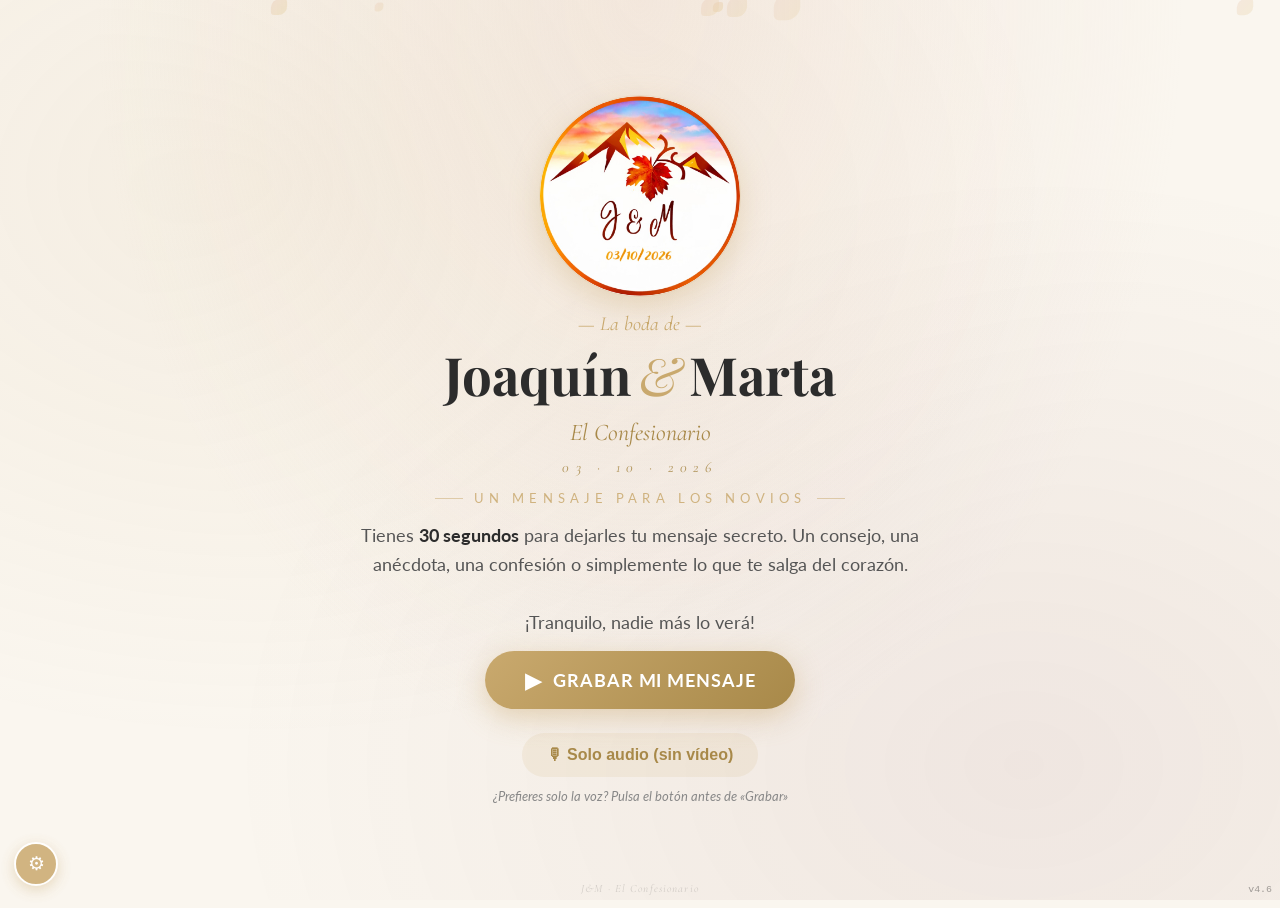
==== commit 34c39293: "logo añadido J&M" ====
--- a/index.html
+++ b/index.html
@@ -1,19 +1,19 @@
 <!DOCTYPE html>
-<!-- Confesionario M&J · v4.5 -->
+<!-- Confesionario J&M · v4.6 -->
 <html lang="es">
 <head>
 <meta charset="UTF-8">
 <meta name="viewport" content="width=device-width, initial-scale=1.0, user-scalable=no, viewport-fit=cover">
-<title>El Confesionario · Marta & Joaquín</title>
+<title>El Confesionario · Joaquín & Marta</title>
 <link rel="manifest" href="manifest.json">
 <link rel="stylesheet" href="styles.css">
 <meta name="theme-color" content="#2c2c2c">
 <meta name="mobile-web-app-capable" content="yes">
 <meta name="apple-mobile-web-app-capable" content="yes">
 <meta name="apple-mobile-web-app-status-bar-style" content="black-translucent">
-<meta name="apple-mobile-web-app-title" content="Confesionario M&J">
+<meta name="apple-mobile-web-app-title" content="Confesionario J&M">
 <link rel="apple-touch-icon" href="appletouchicon.png">
-<meta name="description" content="El Confesionario de la boda de Marta & Joaquín.">
+<meta name="description" content="El Confesionario de la boda de Joaquín & Marta.">
 </head>
 <body>
 
@@ -21,10 +21,11 @@
 <div class="kiosk-badge" id="kiosk-badge">Modo Kiosco</div>
 
 <section class="screen active" id="welcome" aria-label="Bienvenida">
-  <div class="monogram">M<span style="color:var(--gold);">&</span>J</div>
+  <img class="wedding-logo" id="wedding-logo" src="logobodaJyM.jpeg" alt="Boda Joaquín & Marta">
   <p class="welcome-kicker">— La boda de —</p>
-  <h1 class="welcome-title">Marta<span class="amp">&</span>Joaquín</h1>
+  <h1 class="welcome-title">Joaquín<span class="amp">&</span>Marta</h1>
   <p class="welcome-sub">El Confesionario</p>
+  <p class="welcome-date">03 · 10 · 2026</p>
   <div class="divider-sm">Un mensaje para los novios</div>
   <p class="welcome-text">
     Tienes <strong><span id="wl-duration">30</span> segundos</strong> para dejarles
@@ -158,10 +159,10 @@
     <span class="done-diamond">◆</span>
     <span class="done-line"></span>
   </div>
-  <p class="done-secret" id="done-secret">Tu secreto viaja ahora con nosotros…<br>y llegará a Marta y Joaquín<br>en el momento más especial.</p>
+  <p class="done-secret" id="done-secret">Tu secreto viaja ahora con nosotros…<br>y llegará a Joaquín y Marta<br>en el momento más especial.</p>
   <div class="done-seal">
     <div class="done-seal-inner">
-      <div class="done-seal-mono" id="done-monogram">M<span class="seal-amp">&</span>J</div>
+      <div class="done-seal-mono" id="done-monogram">J<span class="seal-amp">&</span>M</div>
     </div>
     <div class="done-signature-date" id="done-signature-date"></div>
   </div>
@@ -253,6 +254,8 @@
     <div class="setting-row"><label>PIN de ajustes <span class="hint">4 dígitos · por defecto 2004</span></label><input type="text" id="setting-pin" maxlength="4" pattern="[0-9]*" inputmode="numeric" style="letter-spacing:0.4em;"></div>
     <h4>Personalización</h4>
     <div class="setting-row"><label>Nombres de los novios</label><input type="text" id="setting-names" maxlength="60" style="width:180px;"></div>
+    <div class="setting-row"><label>Logo de la boda <span class="hint">Color, blanco y negro, o sin logo</span></label><select id="setting-logo"><option value="color">Color (otoñal)</option><option value="byn">Blanco y negro</option><option value="none">Sin logo</option></select></div>
+    <div class="setting-row"><label>Fecha de la boda <span class="hint">Se muestra bajo los nombres</span></label><input type="text" id="setting-date" maxlength="20" style="width:140px;" placeholder="03 · 10 · 2026"></div>
     <h4>Gestión</h4>
     <div class="setting-row"><label>Mensajes guardados</label><span id="setting-count" style="font-weight:700;color:var(--gold-dark);">0</span></div>
     <div class="setting-row"><label>Ver galería de mensajes</label><button class="tool-btn primary" onclick="closeSettings(); openGallery();">🎞 Abrir</button></div>
@@ -260,9 +263,9 @@
   </div>
 </div>
 
-<div class="watermark">M&J · El Confesionario</div>
+<div class="watermark">J&M · El Confesionario</div>
 <div class="toast" id="toast"></div>
-<div class="version-tag">v4.5</div>
+<div class="version-tag">v4.6</div>
 
 <script src="app.js"></script>
 </body>
--- a/styles.css
+++ b/styles.css
@@ -47,13 +47,7 @@
   100%{transform:translateY(115vh) translateX(-20px) rotate(360deg);opacity:0}
 }
 
-/* === PANTALLAS ===
-   FIX CRÍTICO: Las pantallas inactivas usan visibility:hidden para
-   evitar que capturen clicks accidentalmente. Sin esto, elementos
-   como .recording-bottom o #btn-stop::before capturaban taps de
-   otras pantallas y los botones parecían tener un "cuadrado" donde
-   no respondían.
-*/
+/* FIX: pantallas inactivas con visibility:hidden para no capturar clicks */
 .screen {
   position: absolute; inset: 0;
   display: flex; flex-direction: column; align-items: center; justify-content: center;
@@ -69,7 +63,32 @@
   transition: opacity 0.45s ease, transform 0.45s ease, visibility 0s linear 0s;
 }
 
-#welcome { gap: 1.1rem; text-align: center; }
+#welcome { gap: 0.9rem; text-align: center; }
+
+.wedding-logo {
+  width: clamp(140px, 32vw, 200px);
+  height: auto;
+  border-radius: 50%;
+  box-shadow: 0 10px 30px rgba(201,169,110,0.35), 0 0 0 1px rgba(201,169,110,0.15);
+  margin-bottom: 0.1rem;
+  animation: logoFadeIn 0.9s ease-out both;
+}
+.wedding-logo.hidden { display: none; }
+.wedding-logo.byn { filter: saturate(0) contrast(1.05); }
+@keyframes logoFadeIn {
+  from { opacity: 0; transform: scale(0.88); }
+  to   { opacity: 1; transform: scale(1); }
+}
+.welcome-date {
+  font-family: 'Cormorant Garamond', serif;
+  font-style: italic;
+  letter-spacing: 0.4em;
+  color: var(--gold-dark);
+  font-size: 0.95rem;
+  margin-top: -0.2rem;
+  opacity: 0.9;
+}
+
 .monogram {
   width: 90px; height: 90px; border-radius: 50%;
   border: 2px solid var(--gold);
@@ -97,7 +116,7 @@
 }
 .welcome-title {
   font-family: 'Playfair Display', serif;
-  font-size: clamp(2.4rem, 7vw, 3.6rem);
+  font-size: clamp(2.2rem, 6.5vw, 3.3rem);
   font-weight: 700; color: var(--dark); line-height: 1.1;
 }
 .welcome-title .amp { color: var(--gold); font-weight: 400; font-style: italic; margin: 0 0.15em; }
@@ -106,7 +125,7 @@
   font-size: clamp(1.1rem, 2.6vw, 1.5rem); color: var(--gold-dark);
 }
 .welcome-text {
-  font-size: clamp(1rem, 2vw, 1.15rem); line-height: 1.7;
+  font-size: clamp(0.95rem, 2vw, 1.1rem); line-height: 1.65;
   color: #555; max-width: 560px; margin: 0 auto;
 }
 .welcome-text strong { color: var(--dark); font-weight: 700; }
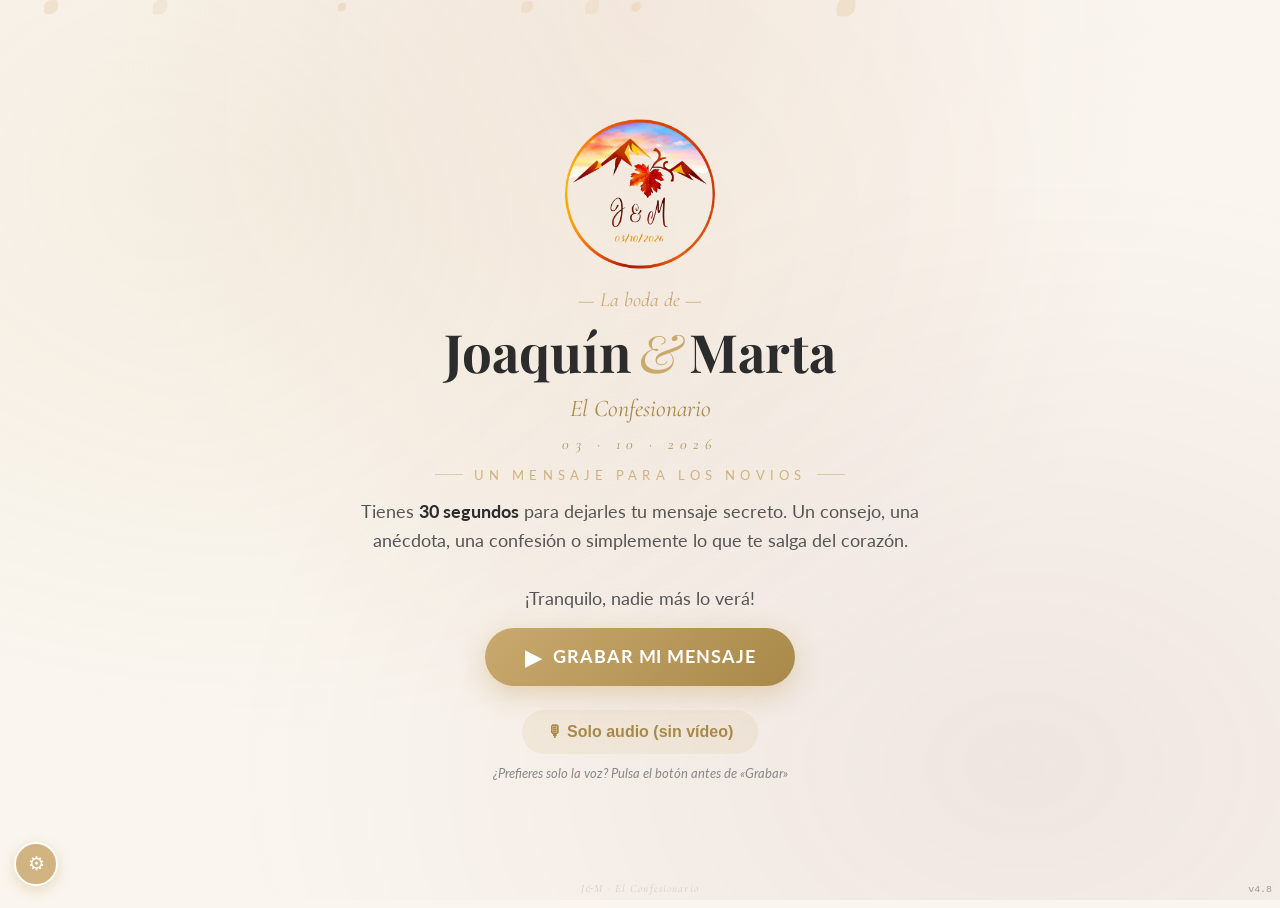
==== commit cf766b10: "Fondo J&M Sin blanco de fondo" ====
--- a/index.html
+++ b/index.html
@@ -21,7 +21,7 @@
 <div class="kiosk-badge" id="kiosk-badge">Modo Kiosco</div>
 
 <section class="screen active" id="welcome" aria-label="Bienvenida">
-  <img class="wedding-logo" id="wedding-logo" src="logobodaJyM.jpeg" alt="Boda Joaquín & Marta">
+  <img class="wedding-logo" id="wedding-logo" src="logobodaJyM-removebg-preview.png" alt="Boda Joaquín & Marta">
   <p class="welcome-kicker">— La boda de —</p>
   <h1 class="welcome-title">Joaquín<span class="amp">&</span>Marta</h1>
   <p class="welcome-sub">El Confesionario</p>
@@ -265,7 +265,7 @@
 
 <div class="watermark">J&M · El Confesionario</div>
 <div class="toast" id="toast"></div>
-<div class="version-tag">v4.6</div>
+<div class="version-tag">v4.8</div>
 
 <script src="app.js"></script>
 </body>
--- a/styles.css
+++ b/styles.css
@@ -47,7 +47,6 @@
   100%{transform:translateY(115vh) translateX(-20px) rotate(360deg);opacity:0}
 }
 
-/* FIX: pantallas inactivas con visibility:hidden para no capturar clicks */
 .screen {
   position: absolute; inset: 0;
   display: flex; flex-direction: column; align-items: center; justify-content: center;
@@ -66,11 +65,9 @@
 #welcome { gap: 0.9rem; text-align: center; }
 
 .wedding-logo {
-  width: clamp(140px, 32vw, 200px);
+  width: clamp(110px, 22vw, 150px);
   height: auto;
-  border-radius: 50%;
-  box-shadow: 0 10px 30px rgba(201,169,110,0.35), 0 0 0 1px rgba(201,169,110,0.15);
-  margin-bottom: 0.1rem;
+  margin-bottom: 0.3rem;
   animation: logoFadeIn 0.9s ease-out both;
 }
 .wedding-logo.hidden { display: none; }
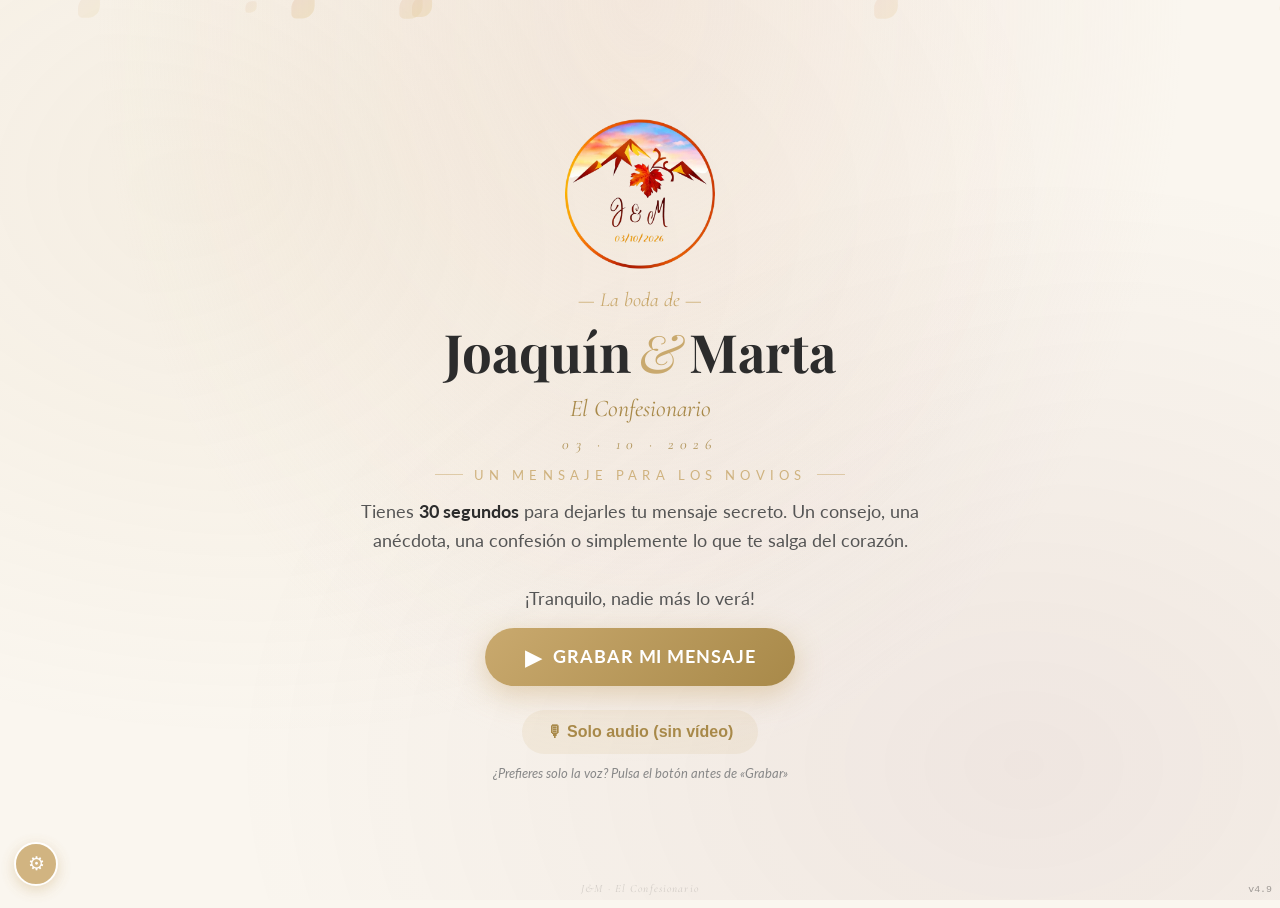
==== commit 77d1102f: "v1.0?" ====
--- a/index.html
+++ b/index.html
@@ -1,5 +1,5 @@
 <!DOCTYPE html>
-<!-- Confesionario J&M · v4.6 -->
+<!-- Confesionario J&M · v4.9 -->
 <html lang="es">
 <head>
 <meta charset="UTF-8">
@@ -7,12 +7,13 @@
 <title>El Confesionario · Joaquín & Marta</title>
 <link rel="manifest" href="manifest.json">
 <link rel="stylesheet" href="styles.css">
+<link rel="icon" type="image/png" href="logobodaJyM-removebg-preview.png">
+<link rel="apple-touch-icon" href="logobodaJyM-removebg-preview.png">
 <meta name="theme-color" content="#2c2c2c">
 <meta name="mobile-web-app-capable" content="yes">
 <meta name="apple-mobile-web-app-capable" content="yes">
 <meta name="apple-mobile-web-app-status-bar-style" content="black-translucent">
 <meta name="apple-mobile-web-app-title" content="Confesionario J&M">
-<link rel="apple-touch-icon" href="appletouchicon.png">
 <meta name="description" content="El Confesionario de la boda de Joaquín & Marta.">
 </head>
 <body>
@@ -265,7 +266,7 @@
 
 <div class="watermark">J&M · El Confesionario</div>
 <div class="toast" id="toast"></div>
-<div class="version-tag">v4.8</div>
+<div class="version-tag">v4.9</div>
 
 <script src="app.js"></script>
 </body>
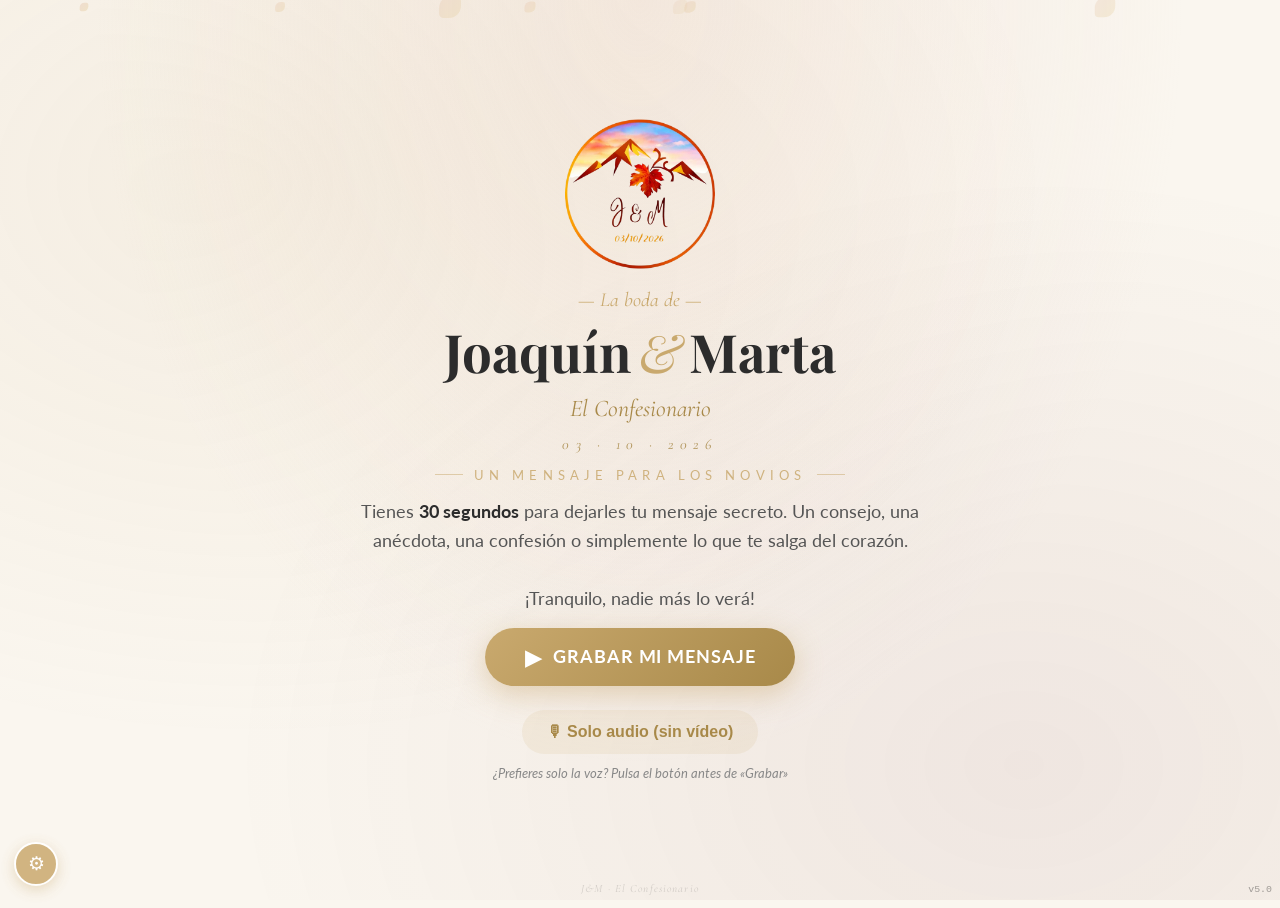
==== commit 2e53593b: "version al detener grabacion mejor" ====
--- a/index.html
+++ b/index.html
@@ -251,7 +251,7 @@
     <div class="setting-row"><label>Segundos antes de volver <span class="hint">Entre 5 y 300</span></label><input type="number" id="setting-autoresetsecs" value="15" min="5" max="300"></div>
     <h4>El día de la boda</h4>
     <div class="setting-row"><label>Modo kiosco <span class="hint">Bloquea salida del navegador y reinicia si hay inactividad. Actívalo solo el día del evento.</span></label><label class="switch"><input type="checkbox" id="setting-kiosk"><span class="slider"></span></label></div>
-    <div class="setting-row"><label>Guardar en galería de la tablet <span class="hint">Auto-descarga a carpeta Descargas (Android la indexa)</span></label><label class="switch"><input type="checkbox" id="setting-savegallery" checked><span class="slider"></span></label></div>
+    <div class="setting-row"><label>Descargar cada vídeo al guardarlo <span class="hint">Muestra al invitado un aviso de «Descargando…». Desactívalo para que el flujo sea limpio — los vídeos se guardan igualmente en la app y puedes exportarlos todos desde la Galería.</span></label><label class="switch"><input type="checkbox" id="setting-savegallery"><span class="slider"></span></label></div>
     <div class="setting-row"><label>PIN de ajustes <span class="hint">4 dígitos · por defecto 2004</span></label><input type="text" id="setting-pin" maxlength="4" pattern="[0-9]*" inputmode="numeric" style="letter-spacing:0.4em;"></div>
     <h4>Personalización</h4>
     <div class="setting-row"><label>Nombres de los novios</label><input type="text" id="setting-names" maxlength="60" style="width:180px;"></div>
@@ -266,7 +266,7 @@
 
 <div class="watermark">J&M · El Confesionario</div>
 <div class="toast" id="toast"></div>
-<div class="version-tag">v4.9</div>
+<div class="version-tag">v5.0</div>
 
 <script src="app.js"></script>
 </body>
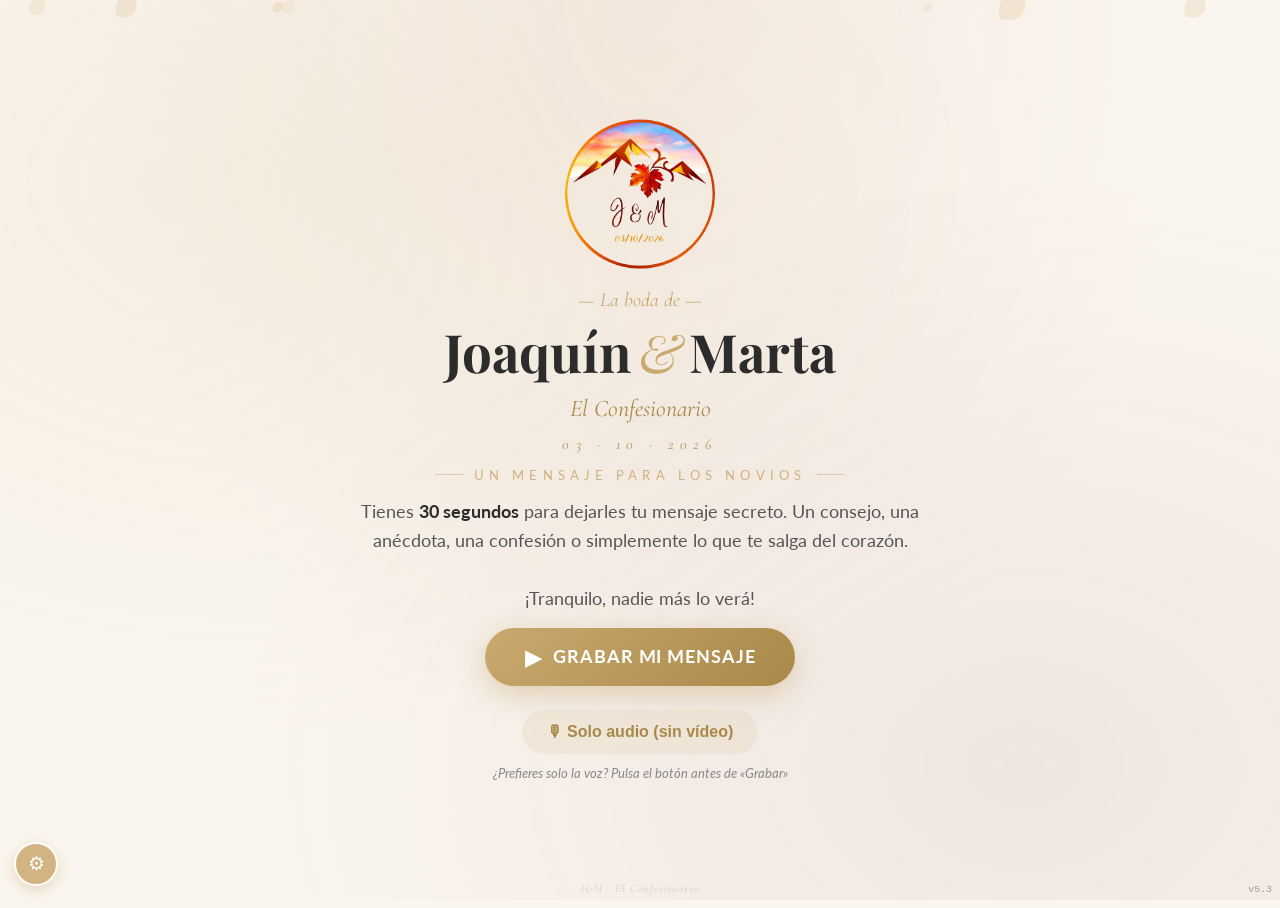
==== commit 69dbacc5: "mejoras" ====
--- a/index.html
+++ b/index.html
@@ -248,7 +248,7 @@
     <div class="setting-row"><label>Vista previa antes de guardar <span class="hint">Mostrar la grabación para aprobar o repetir</span></label><label class="switch"><input type="checkbox" id="setting-preview"><span class="slider"></span></label></div>
     <h4>Tras guardar</h4>
     <div class="setting-row"><label>Volver al inicio automáticamente <span class="hint">Tras guardar, volver solo a la bienvenida</span></label><label class="switch"><input type="checkbox" id="setting-autoreset" checked><span class="slider"></span></label></div>
-    <div class="setting-row"><label>Segundos antes de volver <span class="hint">Entre 5 y 300</span></label><input type="number" id="setting-autoresetsecs" value="15" min="5" max="300"></div>
+    <div class="setting-row"><label>Segundos antes de volver <span class="hint">Entre 5 y 300</span></label><input type="number" id="setting-autoresetsecs" value="5" min="5" max="300"></div>
     <h4>El día de la boda</h4>
     <div class="setting-row"><label>Modo kiosco <span class="hint">Bloquea salida del navegador y reinicia si hay inactividad. Actívalo solo el día del evento.</span></label><label class="switch"><input type="checkbox" id="setting-kiosk"><span class="slider"></span></label></div>
     <div class="setting-row"><label>Descargar cada vídeo al guardarlo <span class="hint">Muestra al invitado un aviso de «Descargando…». Desactívalo para que el flujo sea limpio — los vídeos se guardan igualmente en la app y puedes exportarlos todos desde la Galería.</span></label><label class="switch"><input type="checkbox" id="setting-savegallery"><span class="slider"></span></label></div>
@@ -266,7 +266,7 @@
 
 <div class="watermark">J&M · El Confesionario</div>
 <div class="toast" id="toast"></div>
-<div class="version-tag">v5.0</div>
+<div class="version-tag">v5.3</div>
 
 <script src="app.js"></script>
 </body>
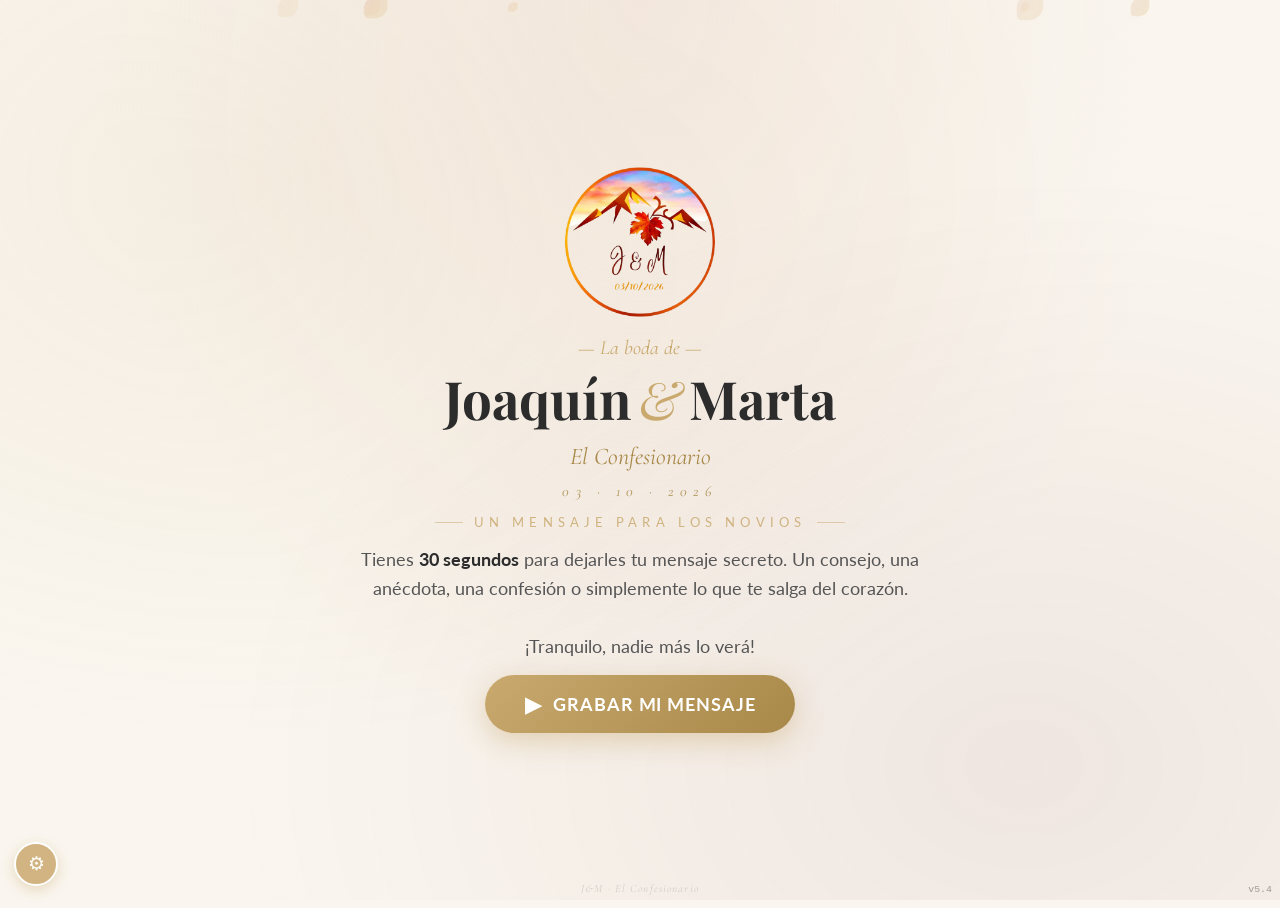
==== commit c5338500: "Add files via upload" ====
--- a/index.html
+++ b/index.html
@@ -40,10 +40,6 @@
     <input type="text" class="name-input" id="guest-name" placeholder="Tu nombre…" maxlength="40" autocomplete="off">
   </div>
   <button class="btn btn-primary" onclick="beginFlow()"><span style="font-size:1.3rem">▶</span> Grabar mi mensaje</button>
-  <div class="btn-row" style="margin-top:0.6rem;">
-    <button class="audio-toggle" id="audio-only-toggle" onclick="toggleAudioOnly()" aria-pressed="false" style="padding:0.75rem 1.5rem;font-size:1rem;">🎙 Solo audio (sin vídeo)</button>
-  </div>
-  <p class="audio-hint">¿Prefieres solo la voz? Pulsa el botón antes de «Grabar»</p>
 </section>
 
 <section class="screen" id="permission" aria-label="Permisos">
@@ -266,7 +262,7 @@
 
 <div class="watermark">J&M · El Confesionario</div>
 <div class="toast" id="toast"></div>
-<div class="version-tag">v5.3</div>
+<div class="version-tag">v5.4</div>
 
 <script src="app.js"></script>
 </body>
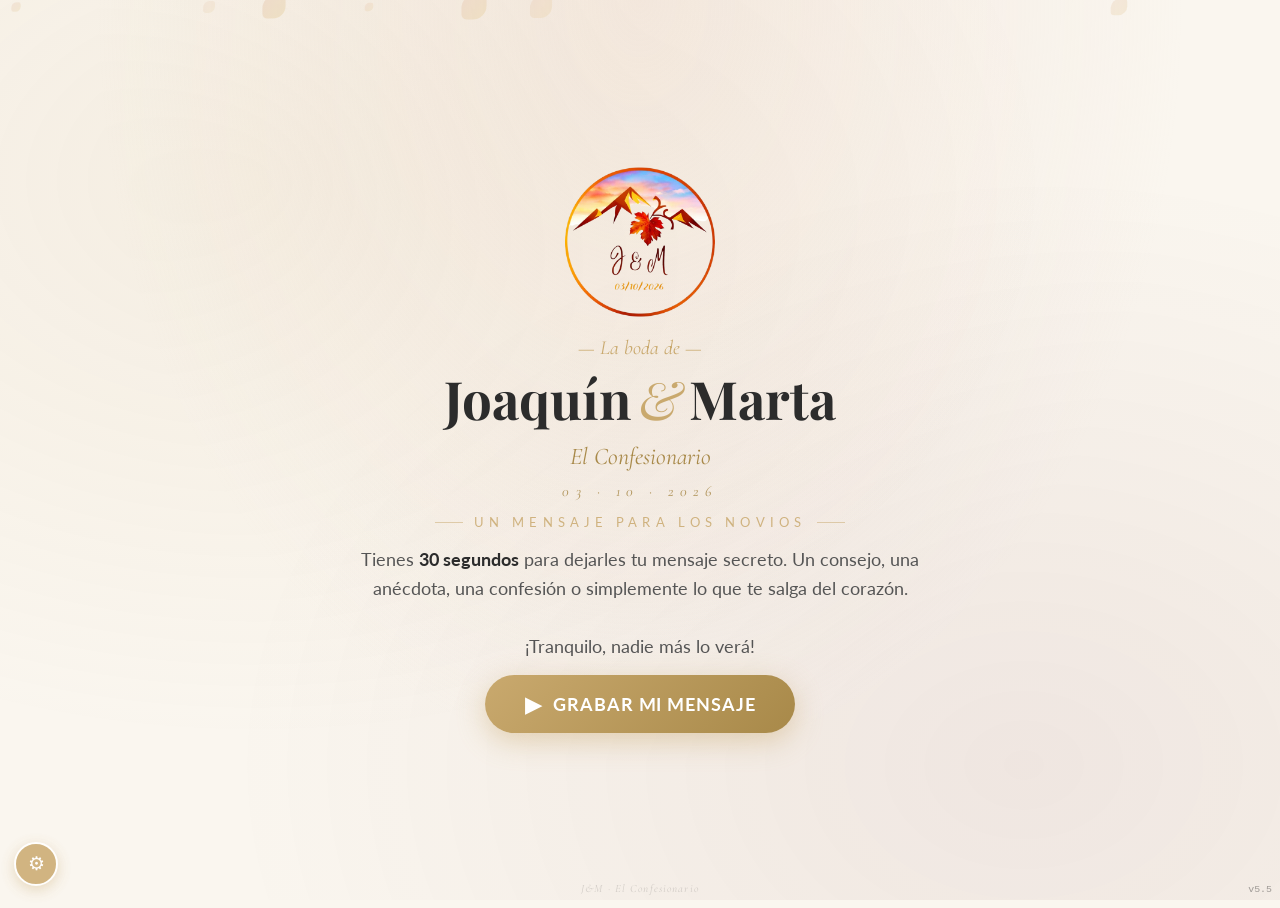
==== commit ccedb24d: "Add files via upload" ====
--- a/index.html
+++ b/index.html
@@ -87,14 +87,9 @@
 <section class="screen" id="recording" aria-label="Grabación">
   <div class="video-container">
     <video id="preview-video" autoplay playsinline muted></video>
-    <div class="audio-visualizer" id="audio-visualizer">
-      <div class="av-circle">🎙<div class="av-pulse" id="av-pulse"></div></div>
-      <div class="av-text">Estamos escuchando…</div>
-    </div>
     <div class="recording-overlay">
       <div class="recording-top">
         <div class="rec-indicator"><div class="rec-dot"></div>REC</div>
-        <div id="audio-mode-indicator" class="audio-mode-pill hidden">🎙 Solo audio</div>
         <div class="timer-display" id="timer">0:30</div>
       </div>
       <div class="recording-bottom" id="recording-bottom" onclick="stopRecording(event)" ontouchend="stopRecording(event)" style="cursor:pointer;">
@@ -113,11 +108,6 @@
   <div class="preview-container">
     <div id="preview-video-container" style="width:100%;height:100%;display:flex;align-items:center;justify-content:center;">
       <video id="playback-video" controls playsinline></video>
-    </div>
-    <div id="preview-audio-container" class="preview-audio-container hidden">
-      <div class="pa-icon">🎙</div>
-      <div class="pa-hint">Tu mensaje de audio</div>
-      <audio id="playback-audio" controls></audio>
     </div>
     <div class="preview-overlay">
       <div class="preview-top"><div class="preview-pill">Vista previa · ¿todo bien?</div></div>
@@ -262,7 +252,7 @@
 
 <div class="watermark">J&M · El Confesionario</div>
 <div class="toast" id="toast"></div>
-<div class="version-tag">v5.4</div>
+<div class="version-tag">v5.5</div>
 
 <script src="app.js"></script>
 </body>
